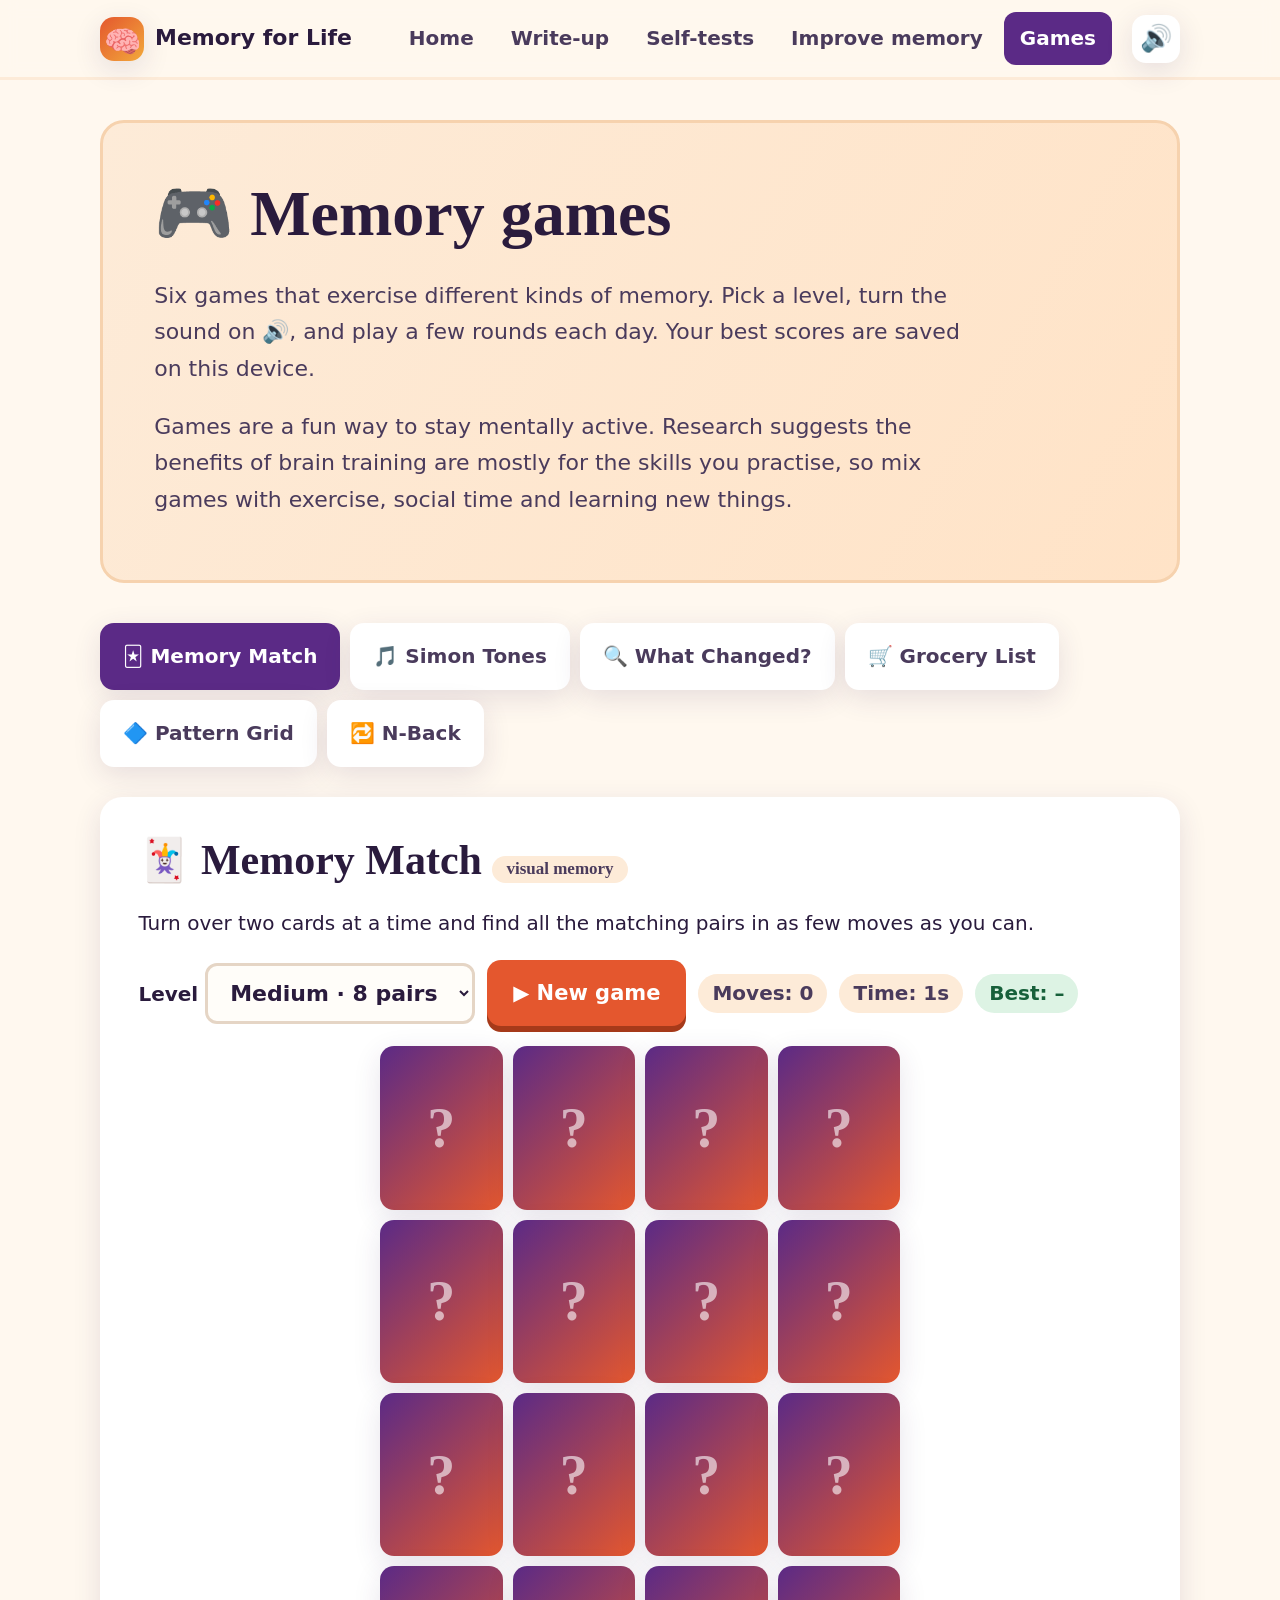
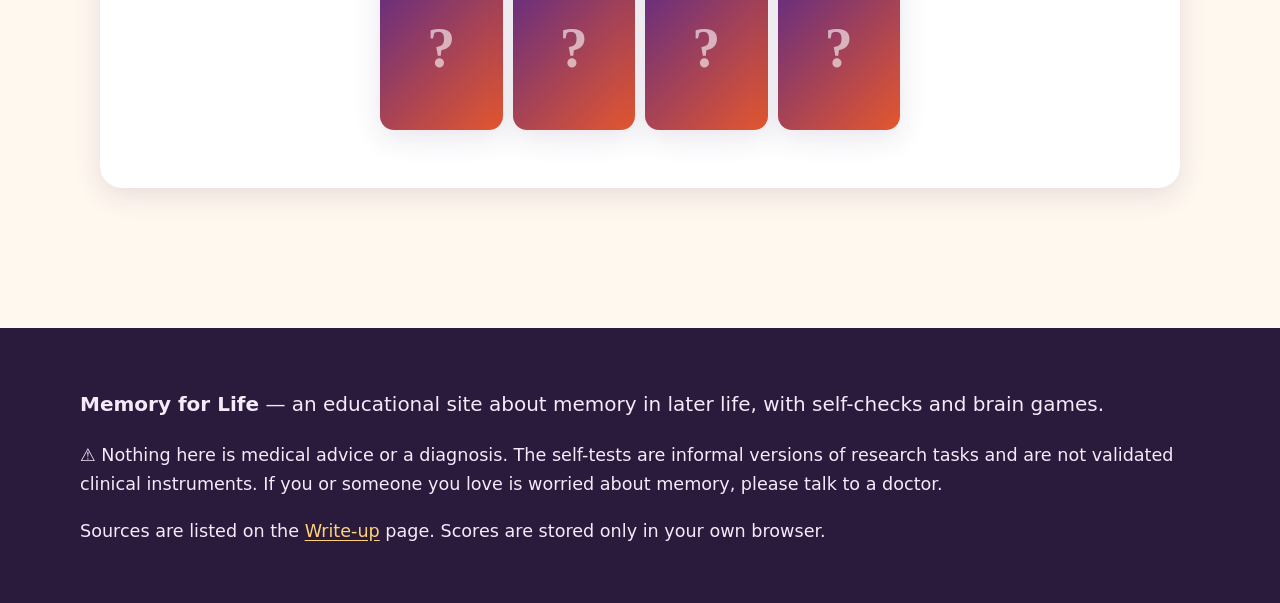
==== games.html @ f7d7c327 "Memory for Life: memory in old age website — write-up, self-tests, games with sound" ====
<!doctype html>
<html lang="en">
<head>
<meta charset="utf-8"><meta name="viewport" content="width=device-width,initial-scale=1">
<title>Memory games with sound — Memory for Life</title>
<meta name="description" content="Free memory games for older adults: card matching, Simon tones, What Changed, Grocery List, Pattern Grid and N-Back, with levels, sounds and saved scores.">
<link rel="icon" href="data:image/svg+xml,<svg xmlns='http://www.w3.org/2000/svg' viewBox='0 0 100 100'><text y='.9em' font-size='90'>🧠</text></svg>">
<link rel="stylesheet" href="css/style.css">
</head>
<body>
<header id="site-header"></header>
<main id="main">
<section class="page-hero">
  <h1>🎮 Memory games</h1>
  <p>Six games that exercise different kinds of memory. Pick a level, turn the sound on 🔊, and play a few rounds each day. Your best scores are saved on this device.</p>
  <p class="small muted">Games are a fun way to stay mentally active. Research suggests the benefits of brain training are mostly for the skills you practise, so mix games with exercise, social time and learning new things.</p>
</section>

<div class="tabs" role="tablist" aria-label="Games">
  <button class="tab" role="tab" aria-selected="true" aria-controls="g-match">🃏 Memory Match</button>
  <button class="tab" role="tab" aria-selected="false" aria-controls="g-simon">🎵 Simon Tones</button>
  <button class="tab" role="tab" aria-selected="false" aria-controls="g-changed">🔍 What Changed?</button>
  <button class="tab" role="tab" aria-selected="false" aria-controls="g-grocery">🛒 Grocery List</button>
  <button class="tab" role="tab" aria-selected="false" aria-controls="g-pattern">🔷 Pattern Grid</button>
  <button class="tab" role="tab" aria-selected="false" aria-controls="g-nback">🔁 N-Back</button>
</div>

<section id="g-match" class="panel active" role="tabpanel">
  <div class="stage">
    <h2 style="margin-top:0">🃏 Memory Match <span class="pill">visual memory</span></h2>
    <p>Turn over two cards at a time and find all the matching pairs in as few moves as you can.</p>
    <div class="hud"><label>Level <select id="m-level"><option value="6">Easy · 6 pairs</option><option value="8" selected>Medium · 8 pairs</option><option value="12">Hard · 12 pairs</option></select></label>
      <button class="btn" id="m-start">▶ New game</button><span class="pill" id="m-moves">Moves: 0</span><span class="pill" id="m-time">Time: 0s</span><span class="pill ok" id="m-best">Best: –</span></div>
    <div class="board" id="m-board"></div>
  </div>
</section>

<section id="g-simon" class="panel" role="tabpanel">
  <div class="stage">
    <h2 style="margin-top:0">🎵 Simon Tones <span class="pill">sequence memory · sound</span></h2>
    <p>Watch and <strong>listen</strong> as the pads light up. Repeat the sequence. Each round adds one more note.</p>
    <div class="hud"><label>Speed <select id="s-level"><option value="900">Gentle</option><option value="650" selected>Normal</option><option value="420">Quick</option></select></label>
      <button class="btn" id="si-start">▶ Start</button><span class="pill" id="si-round">Round: –</span><span class="pill ok" id="si-best">Best: –</span></div>
    <p id="si-msg" class="pill" aria-live="polite">Press Start</p>
    <div class="simon" id="si-pads"><button aria-label="Green">1</button><button aria-label="Red">2</button><button aria-label="Yellow">3</button><button aria-label="Blue">4</button></div>
  </div>
</section>

<section id="g-changed" class="panel" role="tabpanel">
  <div class="stage">
    <h2 style="margin-top:0">🔍 What Changed? <span class="pill">attention · visual memory</span></h2>
    <p>Study the pictures. They'll be covered for a moment, then one picture will be <strong>swapped</strong> for a new one. Tap the one that changed.</p>
    <div class="hud"><label>Level <select id="w-level"><option value="4">Easy · 4 pictures</option><option value="6" selected>Medium · 6</option><option value="9">Hard · 9</option><option value="12">Expert · 12</option></select></label>
      <button class="btn" id="wc-start">▶ Start</button><span class="pill" id="wc-streak">Streak: 0</span><span class="pill ok" id="wc-best">Best: –</span></div>
    <p id="wc-msg" class="pill" aria-live="polite">Press Start</p>
    <div class="items" id="wc-grid"></div>
  </div>
</section>

<section id="g-grocery" class="panel" role="tabpanel">
  <div class="stage">
    <h2 style="margin-top:0">🛒 Grocery List <span class="pill">everyday memory · word recall</span></h2>
    <p>Memorise the shopping list (it's read aloud too). Then pick those items from the shop shelves. Tip: make a story or picture linking the items!</p>
    <div class="hud"><label>List size <select id="gr-level"><option value="4">Easy · 4 items</option><option value="6" selected>Medium · 6</option><option value="8">Hard · 8</option><option value="10">Expert · 10</option></select></label>
      <label><input type="checkbox" id="gr-speak" checked> Read aloud</label>
      <button class="btn" id="gr-start">▶ New list</button><span class="pill ok" id="gr-best">Best: –</span></div>
    <p id="gr-msg" class="pill" aria-live="polite">Press New list</p>
    <div class="items" id="gr-grid"></div>
    <div class="btn-row"><button class="btn teal" id="gr-done" hidden>✔ Check my basket</button></div>
    <div id="gr-result"></div>
  </div>
</section>

<section id="g-pattern" class="panel" role="tabpanel">
  <div class="stage">
    <h2 style="margin-top:0">🔷 Pattern Grid <span class="pill">visual-spatial memory</span></h2>
    <p>Some squares light up for a moment. Tap the same squares to rebuild the pattern. The pattern grows each level; 3 lives.</p>
    <div class="hud"><button class="btn" id="p-start">▶ Start</button><span class="pill" id="p-level">Level: –</span><span class="pill" id="p-lives">Lives: 3</span><span class="pill ok" id="p-best">Best: –</span></div>
    <p id="p-msg" class="pill" aria-live="polite">Press Start</p>
    <div class="pattern" id="p-grid"></div>
  </div>
</section>

<section id="g-nback" class="panel" role="tabpanel">
  <div class="stage">
    <h2 style="margin-top:0">🔁 N-Back <span class="pill">working memory</span></h2>
    <p>Letters appear (and are spoken) one at a time. Press <strong>MATCH</strong> (or the <kbd>M</kbd> key) when the letter is the same as the one <strong>N steps back</strong>. In 1-back that means "same as the last one".</p>
    <div class="hud"><label>Level <select id="n-level"><option value="1">1-back</option><option value="2">2-back</option><option value="3">3-back</option></select></label>
      <label><input type="checkbox" id="n-speak" checked> Speak letters</label>
      <button class="btn" id="n-start">▶ Start (20 letters)</button><span class="pill" id="n-count">0 / 20</span><span class="pill ok" id="n-best">Best: –</span></div>
    <div class="nback-letter" id="n-letter" aria-live="assertive">·</div>
    <div class="btn-row" style="justify-content:center"><button class="btn plum" id="n-match" style="font-size:1.4rem;padding:1rem 3rem" disabled>MATCH</button></div>
    <div id="n-result"></div>
  </div>
</section>
</main>
<footer id="site-footer"></footer>
<script src="js/common.js"></script>
<script src="js/games.js"></script>
</body>
</html>
---- css/style.css ----
/* Memory in Old Age — warm, high-contrast, large-type theme */
:root{
  --bg:#FFF8EF; --bg2:#FDEBD8; --card:#FFFFFF; --ink:#2A1B3D; --ink2:#4A3B5C; --muted:#6B5E78;
  --plum:#5B2A86; --plum2:#7B48A8; --coral:#E4572E; --coral2:#F07B53; --teal:#127C77; --teal2:#1FA39C;
  --sun:#F2A93B; --sun2:#FFD27A; --green:#2E8B4E; --red:#C62E2E;
  --radius:18px; --shadow:0 8px 28px rgba(60,30,90,.12); --shadow2:0 14px 40px rgba(60,30,90,.2);
  --maxw:1120px; font-size:20px;
}
*{box-sizing:border-box}
html{scroll-behavior:smooth}
body{margin:0;font-family:"Atkinson Hyperlegible","Segoe UI",Verdana,system-ui,sans-serif;background:var(--bg);color:var(--ink);line-height:1.65}
img{max-width:100%}
a{color:var(--plum);text-underline-offset:3px}
a:hover{color:var(--coral)}
h1,h2,h3{font-family:Georgia,"Times New Roman",serif;line-height:1.2;color:var(--ink)}
h1{font-size:clamp(2rem,5vw,3.2rem);margin:.2em 0 .4em}
h2{font-size:clamp(1.5rem,3.4vw,2.1rem);margin:1.6em 0 .5em}
h3{font-size:1.25rem;margin:1.2em 0 .4em}
p,li{font-size:1rem}
:focus-visible{outline:4px solid var(--sun);outline-offset:3px;border-radius:6px}
.skip{position:absolute;left:-999px;top:0;background:var(--ink);color:#fff;padding:.6em 1em;z-index:999}
.skip:focus{left:8px;top:8px}

/* Header */
.site-header{position:sticky;top:0;z-index:50;background:rgba(255,248,239,.94);backdrop-filter:blur(8px);border-bottom:3px solid var(--bg2)}
.nav{max-width:var(--maxw);margin:auto;display:flex;align-items:center;gap:1rem;padding:.6rem 1rem}
.brand{display:flex;align-items:center;gap:.55rem;font-weight:800;font-size:1.1rem;text-decoration:none;color:var(--ink)}
.brand .logo{width:44px;height:44px;border-radius:14px;display:grid;place-items:center;font-size:1.5rem;background:linear-gradient(135deg,var(--coral),var(--sun));box-shadow:var(--shadow)}
.nav ul{list-style:none;display:flex;gap:.25rem;margin:0 0 0 auto;padding:0}
.nav a.link{display:block;padding:.5rem .8rem;border-radius:12px;text-decoration:none;color:var(--ink2);font-weight:700}
.nav a.link:hover,.nav a.link.active{background:var(--plum);color:#fff}
.icon-btn{border:0;background:var(--card);box-shadow:var(--shadow);border-radius:14px;min-width:48px;height:48px;font-size:1.3rem;cursor:pointer;color:var(--ink)}
.icon-btn:hover{transform:translateY(-2px)}
#menuBtn{display:none}
@media (max-width:860px){
  #menuBtn{display:block;margin-left:auto}
  .nav ul{display:none;position:absolute;top:100%;left:0;right:0;flex-direction:column;background:var(--bg);padding:.5rem 1rem 1rem;border-bottom:3px solid var(--bg2)}
  .nav ul.open{display:flex}
  .nav a.link{font-size:1.1rem;padding:.8rem}
}

/* Layout */
main{max-width:var(--maxw);margin:auto;padding:1rem 1rem 4rem}
.hero{position:relative;overflow:hidden;border-radius:28px;padding:clamp(1.5rem,5vw,4rem);margin:1rem 0 2rem;color:#fff;
  background:linear-gradient(120deg,var(--plum) 0%,#8C3E8F 45%,var(--coral) 100%);box-shadow:var(--shadow2)}
.hero h1{color:#fff}
.hero p.lead{font-size:1.2rem;max-width:44ch;opacity:.97}
.hero .bubbles span{position:absolute;border-radius:50%;background:rgba(255,255,255,.13);animation:float 12s ease-in-out infinite}
@keyframes float{0%,100%{transform:translateY(0) scale(1)}50%{transform:translateY(-30px) scale(1.08)}}
.page-hero{border-radius:24px;padding:2rem clamp(1rem,4vw,3rem);margin:1rem 0 2rem;background:linear-gradient(120deg,var(--bg2),#FFE3C7);border:3px solid #F6D2AE}
.page-hero p{max-width:60ch;color:var(--ink2);font-size:1.1rem}
.btn{display:inline-flex;align-items:center;gap:.5rem;border:0;cursor:pointer;font:inherit;font-weight:800;font-size:1.05rem;padding:.8rem 1.3rem;border-radius:14px;
  background:var(--coral);color:#fff;text-decoration:none;box-shadow:0 6px 0 #A63A1A;transition:transform .12s,box-shadow .12s,background .2s;min-height:52px}
.btn:hover{background:var(--coral2);color:#fff;transform:translateY(-2px)}
.btn:active{transform:translateY(4px);box-shadow:0 2px 0 #A63A1A}
.btn.teal{background:var(--teal);box-shadow:0 6px 0 #0B4F4B}.btn.teal:hover{background:var(--teal2)}
.btn.plum{background:var(--plum);box-shadow:0 6px 0 #361750}.btn.plum:hover{background:var(--plum2)}
.btn.ghost{background:#fff;color:var(--ink);box-shadow:0 6px 0 #D9C7B5}
.btn.light{background:#fff;color:var(--plum);box-shadow:0 6px 0 rgba(0,0,0,.2)}
.btn[disabled]{opacity:.5;cursor:not-allowed;transform:none}
.btn-row{display:flex;flex-wrap:wrap;gap:.8rem;margin:1rem 0}
.grid{display:grid;gap:1.2rem}
.grid.c2{grid-template-columns:repeat(auto-fit,minmax(300px,1fr))}
.grid.c3{grid-template-columns:repeat(auto-fit,minmax(260px,1fr))}
.card{background:var(--card);border-radius:var(--radius);padding:1.4rem;box-shadow:var(--shadow);border-top:6px solid var(--sun);transition:transform .25s,box-shadow .25s}
.card:hover{transform:translateY(-4px);box-shadow:var(--shadow2)}
.card.coral{border-color:var(--coral)}.card.teal{border-color:var(--teal)}.card.plum{border-color:var(--plum)}
.card .emoji{font-size:2.4rem;line-height:1}
.card h3{margin-top:.4em}
a.card{display:block;text-decoration:none;color:var(--ink)}
.pill{display:inline-block;padding:.15rem .7rem;border-radius:999px;font-size:.85rem;font-weight:800;background:var(--bg2);color:var(--ink2)}
.pill.ok{background:#DDF3E4;color:#17603A}.pill.warn{background:#FFF0C9;color:#7A5300}.pill.bad{background:#FBDADA;color:#8A1F1F}
.callout{border-radius:16px;padding:1rem 1.2rem;margin:1.2rem 0;background:#EAF6F5;border-left:8px solid var(--teal)}
.callout.warn{background:#FFF4DE;border-color:var(--sun)}
.callout.alert{background:#FDE8E2;border-color:var(--coral)}
.stat{font-family:Georgia,serif;font-size:2.6rem;font-weight:800;color:var(--coral);line-height:1}
.muted{color:var(--muted)}
.small{font-size:.88rem}
table{border-collapse:collapse;width:100%;background:#fff;border-radius:14px;overflow:hidden;box-shadow:var(--shadow)}
th,td{padding:.7rem .8rem;text-align:left;border-bottom:1px solid #F0E4D7;vertical-align:top}
th{background:var(--plum);color:#fff}
tr:nth-child(even) td{background:#FFFAF4}
.table-wrap{overflow-x:auto}

/* Article */
.article{display:grid;grid-template-columns:260px 1fr;gap:2rem}
.toc{position:sticky;top:90px;align-self:start;background:#fff;border-radius:16px;padding:1rem;box-shadow:var(--shadow)}
.toc a{display:block;padding:.35rem .5rem;border-radius:8px;text-decoration:none;font-size:.95rem}
.toc a:hover{background:var(--bg2)}
.article .content{max-width:72ch}
.refs li{margin-bottom:.6rem;font-size:.95rem}
sup a{text-decoration:none;font-weight:800}
@media (max-width:900px){.article{grid-template-columns:1fr}.toc{position:static}}

/* Tabs */
.tabs{display:flex;flex-wrap:wrap;gap:.5rem;margin:1rem 0 1.5rem}
.tab{border:3px solid transparent;background:#fff;box-shadow:var(--shadow);border-radius:14px;padding:.7rem 1rem;font:inherit;font-weight:800;cursor:pointer;color:var(--ink2);min-height:52px}
.tab[aria-selected="true"]{background:var(--plum);color:#fff}
.tab:hover{border-color:var(--sun)}
.panel{display:none;animation:fadeUp .4s ease}
.panel.active{display:block}
@keyframes fadeUp{from{opacity:0;transform:translateY(14px)}to{opacity:1;transform:none}}
.stage{background:#fff;border-radius:22px;box-shadow:var(--shadow);padding:clamp(1rem,3vw,2rem);min-height:340px;position:relative}
.stage .big{font-size:clamp(2.4rem,8vw,4.5rem);font-weight:800;text-align:center;font-family:Georgia,serif;color:var(--plum);min-height:1.4em;margin:1rem 0}
.hud{display:flex;flex-wrap:wrap;gap:.6rem;align-items:center;margin-bottom:1rem}
.hud .pill{font-size:1rem}
label{font-weight:700}
input[type=text],textarea,select{font:inherit;font-size:1.1rem;padding:.7rem .9rem;border-radius:12px;border:3px solid #E5D5C5;background:#FFFDF9;color:var(--ink);width:100%}
input[type=text]:focus,textarea:focus,select:focus{border-color:var(--plum);outline:none}
select{width:auto}
textarea{min-height:140px}
.result{margin-top:1rem;padding:1rem 1.2rem;border-radius:16px;background:var(--bg2);animation:fadeUp .4s}
.progress{height:14px;border-radius:999px;background:#F0E4D7;overflow:hidden;margin:.6rem 0}
.progress>span{display:block;height:100%;background:linear-gradient(90deg,var(--teal),var(--sun));width:0;transition:width .4s}
.word-chip{display:inline-block;margin:.25rem;padding:.3rem .8rem;border-radius:999px;font-weight:700}
.word-chip.hit{background:#DDF3E4;color:#17603A}.word-chip.miss{background:#F3ECE5;color:#6B5E78}

/* Corsi & grids */
.corsi{position:relative;width:min(100%,520px);aspect-ratio:1/1;margin:1rem auto;background:#2A1B3D;border-radius:22px}
.corsi button{position:absolute;width:17%;aspect-ratio:1/1;border-radius:14px;border:0;background:var(--plum2);cursor:pointer;transition:background .15s,transform .15s}
.corsi button.lit{background:var(--sun2);transform:scale(1.08);box-shadow:0 0 30px var(--sun)}
.corsi button.tap{background:var(--teal2)}
.pattern{display:grid;gap:8px;width:min(100%,460px);margin:1rem auto}
.pattern button{aspect-ratio:1/1;border:0;border-radius:12px;background:#EADCF4;cursor:pointer;transition:background .2s,transform .15s}
.pattern button.lit{background:var(--plum);transform:scale(1.04)}
.pattern button.good{background:var(--teal)}
.pattern button.bad{background:var(--coral)}
.pattern button.missed{background:var(--sun)}

/* Reaction */
.react-pad{width:100%;min-height:260px;border-radius:22px;border:0;font:inherit;font-size:1.6rem;font-weight:800;color:#fff;cursor:pointer;background:var(--plum);transition:background .1s}
.react-pad.wait{background:var(--coral)}
.react-pad.go{background:var(--green)}

/* Match game */
.board{display:grid;gap:10px;margin:1rem auto;max-width:720px;perspective:900px}
.mcard{aspect-ratio:3/4;border:0;padding:0;background:none;cursor:pointer;position:relative;transform-style:preserve-3d;transition:transform .45s}
.mcard .face{position:absolute;inset:0;border-radius:14px;display:grid;place-items:center;backface-visibility:hidden;font-size:clamp(1.6rem,6vw,2.8rem);box-shadow:var(--shadow)}
.mcard .back{background:linear-gradient(135deg,var(--plum),var(--coral));color:#fff}
.mcard .back::after{content:"?";font-family:Georgia,serif;font-weight:800;opacity:.6}
.mcard .front{background:#fff;transform:rotateY(180deg);border:4px solid var(--sun2)}
.mcard.flipped{transform:rotateY(180deg)}
.mcard.matched .front{border-color:var(--teal);background:#E5F6F4;animation:pop .4s}
@keyframes pop{50%{transform:rotateY(180deg) scale(1.12)}}

/* Simon */
.simon{display:grid;grid-template-columns:1fr 1fr;gap:14px;width:min(100%,440px);margin:1rem auto}
.simon button{aspect-ratio:1/1;border:0;cursor:pointer;opacity:.55;transition:opacity .1s,transform .1s;font-size:2rem;color:#fff;font-weight:800}
.simon button:nth-child(1){background:#2E8B4E;border-radius:100% 12px 12px 12px}
.simon button:nth-child(2){background:#C62E2E;border-radius:12px 100% 12px 12px}
.simon button:nth-child(3){background:#E0A100;border-radius:12px 12px 12px 100%}
.simon button:nth-child(4){background:#2457C5;border-radius:12px 12px 100% 12px}
.simon button.on{opacity:1;transform:scale(1.04);filter:brightness(1.2)}

/* Item grids (what changed, grocery) */
.items{display:grid;gap:12px;margin:1rem auto;max-width:680px}
.item{aspect-ratio:1/1;border:0;border-radius:18px;background:#FFF3E3;font-size:clamp(2rem,7vw,3.2rem);display:grid;place-items:center;cursor:pointer;box-shadow:var(--shadow);transition:transform .2s,background .2s;position:relative}
.item small{position:absolute;bottom:6px;left:0;right:0;font-size:.7rem;font-weight:700;color:var(--ink2)}
.item:hover{transform:translateY(-3px)}
.item.sel{background:#E2D2F2;outline:4px solid var(--plum)}
.item.good{background:#D6F1DF;outline:4px solid var(--green)}
.item.bad{background:#FBD9D0;outline:4px solid var(--coral)}
.item.missed{background:#FFF0C9;outline:4px dashed var(--sun)}
.item.hidden{color:transparent;background:#EFE3D6}

.nback-letter{font-size:clamp(4rem,14vw,7rem);font-weight:800;font-family:Georgia,serif;text-align:center;color:var(--plum);min-height:1.3em;transition:transform .2s}
.nback-letter.flash{transform:scale(1.15)}
.flash-good{animation:fg .5s}.flash-bad{animation:fb .5s}
@keyframes fg{30%{box-shadow:0 0 0 8px var(--teal2)}}
@keyframes fb{30%{box-shadow:0 0 0 8px var(--coral)}}

/* Routine timeline */
.timeline{position:relative;margin:1rem 0;padding-left:2rem;border-left:6px solid var(--sun2)}
.timeline .t{position:relative;margin:0 0 1.2rem;background:#fff;border-radius:16px;padding:1rem 1.2rem;box-shadow:var(--shadow)}
.timeline .t::before{content:"";position:absolute;left:calc(-2rem - 14px);top:1.2rem;width:22px;height:22px;border-radius:50%;background:var(--coral);border:4px solid var(--bg)}
.timeline .time{font-weight:800;color:var(--coral)}

/* Reveal on scroll */
.reveal{opacity:0;transform:translateY(24px);transition:opacity .7s ease,transform .7s ease}
.reveal.in{opacity:1;transform:none}
@media (prefers-reduced-motion:reduce){*{animation:none!important;transition:none!important}.reveal{opacity:1;transform:none}}

/* Footer */
footer{background:var(--ink);color:#F5EAF9;padding:2rem 1rem;margin-top:3rem}
footer .inner{max-width:var(--maxw);margin:auto}
footer a{color:var(--sun2)}
.toast{position:fixed;bottom:20px;left:50%;transform:translateX(-50%) translateY(120px);background:var(--ink);color:#fff;padding:.8rem 1.3rem;border-radius:14px;font-weight:700;z-index:100;transition:transform .35s}
.toast.show{transform:translateX(-50%) translateY(0)}
.disclaimer{background:#FFF4DE;border:3px solid var(--sun);border-radius:16px;padding:1rem 1.2rem;font-weight:600}
.brand span:last-child{white-space:nowrap}
@media (max-width:420px){.brand{font-size:1rem}.brand .logo{width:38px;height:38px}}
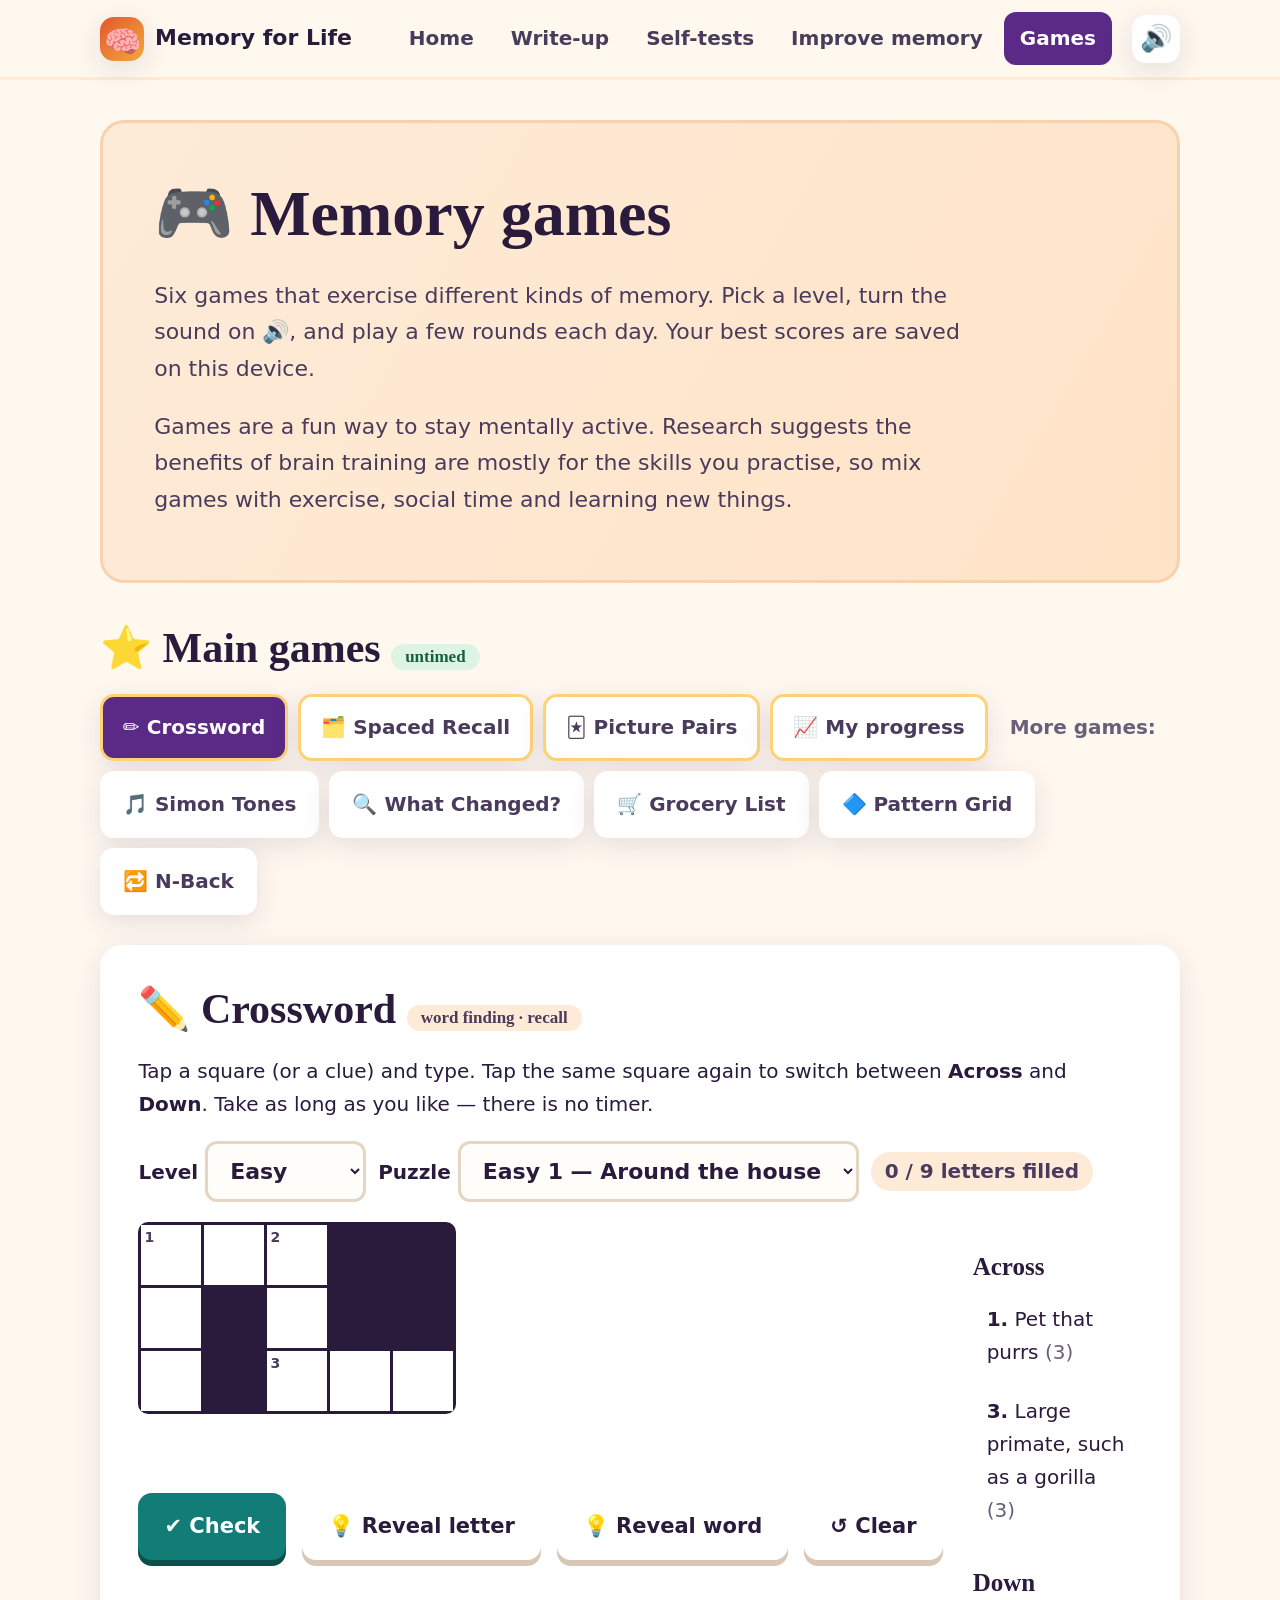
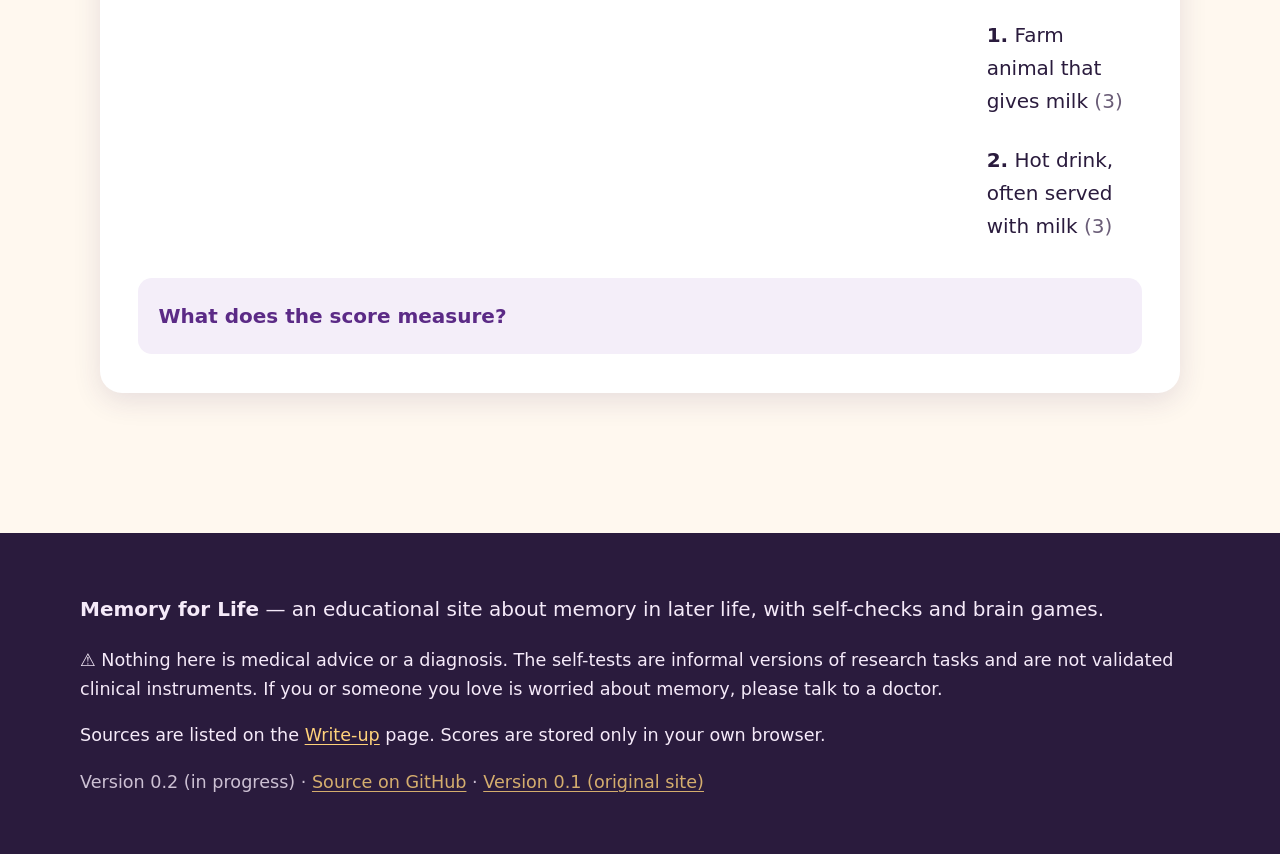
==== commit 33d6a04d: "Version 0.2 stage 1: Crossword (3 levels), Spaced Recall, Picture Pairs (4-15 pairs, timer off by de" ====
--- a/games.html
+++ b/games.html
@@ -3,7 +3,7 @@
 <head>
 <meta charset="utf-8"><meta name="viewport" content="width=device-width,initial-scale=1">
 <title>Memory games with sound — Memory for Life</title>
-<meta name="description" content="Free memory games for older adults: card matching, Simon tones, What Changed, Grocery List, Pattern Grid and N-Back, with levels, sounds and saved scores.">
+<meta name="description" content="Free, untimed memory games for older adults: crosswords, spaced recall for names and facts, picture-pair matching, plus Simon tones, Simon tones, What Changed, Grocery List, Pattern Grid and N-Back, with levels, sounds and saved scores.">
 <link rel="icon" href="data:image/svg+xml,<svg xmlns='http://www.w3.org/2000/svg' viewBox='0 0 100 100'><text y='.9em' font-size='90'>🧠</text></svg>">
 <link rel="stylesheet" href="css/style.css">
 </head>
@@ -16,8 +16,13 @@
   <p class="small muted">Games are a fun way to stay mentally active. Research suggests the benefits of brain training are mostly for the skills you practise, so mix games with exercise, social time and learning new things.</p>
 </section>
 
+<h2 style="margin-top:.5rem">⭐ Main games <span class="pill ok">untimed</span></h2>
 <div class="tabs" role="tablist" aria-label="Games">
-  <button class="tab" role="tab" aria-selected="true" aria-controls="g-match">🃏 Memory Match</button>
+  <button class="tab featured" role="tab" aria-selected="true" aria-controls="g-cross">✏️ Crossword</button>
+  <button class="tab featured" role="tab" aria-selected="false" aria-controls="g-spaced">🗂️ Spaced Recall</button>
+  <button class="tab featured" role="tab" aria-selected="false" aria-controls="g-match">🃏 Picture Pairs</button>
+  <button class="tab featured" role="tab" aria-selected="false" aria-controls="g-progress">📈 My progress</button>
+  <span class="tab-sep" aria-hidden="true">More games:</span>
   <button class="tab" role="tab" aria-selected="false" aria-controls="g-simon">🎵 Simon Tones</button>
   <button class="tab" role="tab" aria-selected="false" aria-controls="g-changed">🔍 What Changed?</button>
   <button class="tab" role="tab" aria-selected="false" aria-controls="g-grocery">🛒 Grocery List</button>
@@ -25,13 +30,73 @@
   <button class="tab" role="tab" aria-selected="false" aria-controls="g-nback">🔁 N-Back</button>
 </div>
 
-<section id="g-match" class="panel active" role="tabpanel">
+<section id="g-cross" class="panel active" role="tabpanel">
   <div class="stage">
-    <h2 style="margin-top:0">🃏 Memory Match <span class="pill">visual memory</span></h2>
-    <p>Turn over two cards at a time and find all the matching pairs in as few moves as you can.</p>
-    <div class="hud"><label>Level <select id="m-level"><option value="6">Easy · 6 pairs</option><option value="8" selected>Medium · 8 pairs</option><option value="12">Hard · 12 pairs</option></select></label>
-      <button class="btn" id="m-start">▶ New game</button><span class="pill" id="m-moves">Moves: 0</span><span class="pill" id="m-time">Time: 0s</span><span class="pill ok" id="m-best">Best: –</span></div>
+    <h2 style="margin-top:0">✏️ Crossword <span class="pill">word finding · recall</span></h2>
+    <p>Tap a square (or a clue) and type. Tap the same square again to switch between <strong>Across</strong> and <strong>Down</strong>. Take as long as you like — there is no timer.</p>
+    <div class="hud"><label>Level <select id="cw-level"><option value="easy">Easy</option><option value="medium">Medium</option><option value="hard">Hard</option></select></label>
+      <label>Puzzle <select id="cw-puzzle"></select></label>
+      <span class="pill" id="cw-status">–</span></div>
+    <div class="cw-wrap">
+      <div><div class="cw-grid" id="cw-grid" aria-label="Crossword grid"></div>
+        <p class="cw-current" id="cw-current" aria-live="polite"></p>
+        <div class="btn-row"><button class="btn teal" id="cw-check">✔ Check</button><button class="btn ghost" id="cw-reveal1">💡 Reveal letter</button><button class="btn ghost" id="cw-revealw">💡 Reveal word</button><button class="btn ghost" id="cw-clear">↺ Clear</button></div></div>
+      <div class="cw-clues"><h3>Across</h3><ol id="cw-across"></ol><h3>Down</h3><ol id="cw-down"></ol></div>
+    </div>
+    <div id="cw-result"></div>
+    <details class="explain"><summary>What does the score measure?</summary><p>Your score is the <strong>percentage of letters you filled in yourself</strong>, without using "Reveal". Checking your answers is free. Crosswords exercise word finding (retrieving words from memory from a clue), spelling and general knowledge. It's a measure of how this puzzle went for you, not a test of memory health.</p></details>
+  </div>
+</section>
+
+<section id="g-spaced" class="panel" role="tabpanel">
+  <div class="stage">
+    <h2 style="margin-top:0">🗂️ Spaced Recall <span class="pill">names · facts · long-term memory</span></h2>
+    <p>Add names or facts you want to remember — a new neighbour, a grandchild's teacher, a phone number, where the spare key is. The game asks you about each one at <strong>growing intervals</strong>: 1 day, 3 days, 1 week, 2 weeks, 1 month, 2 months. Get one wrong and it starts again from 1 day. No timer.</p>
+    <p class="small muted">🔒 Everything you type stays in this browser on this device. Nothing is sent anywhere.</p>
+    <div class="grid c2">
+      <form id="sr-form" class="callout" autocomplete="off">
+        <h3 style="margin-top:0">➕ Add something to remember</h3>
+        <p><label><input type="radio" name="sr-type" value="name" checked> A name</label> &nbsp; <label><input type="radio" name="sr-type" value="fact"> A fact</label></p>
+        <div id="sr-name-fields"><label for="sr-name">Name</label><input type="text" id="sr-name" placeholder="e.g. Priya">
+          <label for="sr-cue" style="display:block;margin-top:.6rem">Who is it? (optional cue)</label><input type="text" id="sr-cue" placeholder="e.g. New neighbour at no. 12, has a golden retriever"></div>
+        <div id="sr-fact-fields" hidden><label for="sr-q">Question</label><input type="text" id="sr-q" placeholder="e.g. Where is the spare key?">
+          <label for="sr-a" style="display:block;margin-top:.6rem">Answer</label><input type="text" id="sr-a" placeholder="e.g. Under the blue flowerpot"></div>
+        <div class="btn-row"><button class="btn teal" type="submit">➕ Add</button></div>
+      </form>
+      <div>
+        <div class="grid c2" style="gap:.8rem"><div class="card teal"><div class="stat" id="sr-due">0</div><p class="small">due for review now</p></div><div class="card plum"><div class="stat" id="sr-total">0</div><p class="small">items saved</p></div></div>
+        <div class="btn-row"><button class="btn" id="sr-review">▶ Review due items</button><button class="btn plum" id="sr-practice">🔁 Practice round (all items)</button></div>
+        <p class="small muted">Practice round = an extra in-session drill: each item comes back after 1, then 2, then 4 other questions. It doesn't change your review schedule.</p>
+      </div>
+    </div>
+    <div id="sr-quiz" class="stage" hidden style="background:#FFF8EF;margin-top:1rem"></div>
+    <h3>📋 Your items</h3>
+    <div class="table-wrap"><table><thead><tr><th>Item</th><th>Stage</th><th>Next review</th><th>Accuracy</th><th></th></tr></thead><tbody id="sr-list"></tbody></table></div>
+    <div class="btn-row"><button class="btn ghost" id="sr-sample">✨ Add 3 example items</button><button class="btn ghost" id="sr-clear">🗑 Clear all Spaced Recall data</button></div>
+    <details class="explain"><summary>What do the stage and score measure?</summary><p><strong>Stage</strong> (1–7) shows how long an item has stayed in your memory: each correct review moves it up a stage and pushes the next review further away. Stage 7 means you remembered it after a 2-month gap. <strong>Accuracy</strong> is the percentage of reviews you got right. A session score is the percentage you recalled correctly the first time you were asked. Spaced retrieval — practising recall at increasing gaps — is a technique used in memory rehabilitation.</p></details>
+  </div>
+</section>
+
+<section id="g-progress" class="panel" role="tabpanel">
+  <div class="stage">
+    <h2 style="margin-top:0">📈 My progress</h2>
+    <p>Your recent results for the main games, stored only in this browser.</p>
+    <div class="grid c3" id="pg-summary"></div>
+    <div class="table-wrap" style="margin-top:1rem"><table><thead><tr><th>Game</th><th>When</th><th>Result</th></tr></thead><tbody id="pg-body"></tbody></table></div>
+    <div class="btn-row"><button class="btn ghost" id="pg-clear">🗑 Clear game history</button></div>
+  </div>
+</section>
+
+<section id="g-match" class="panel" role="tabpanel">
+  <div class="stage">
+    <h2 style="margin-top:0">🃏 Picture Pairs <span class="pill">visual memory</span></h2>
+    <p>Turn over two cards at a time. If they match, they stay face up. Find all the pairs. There's no rush — the timer is off unless you turn it on.</p>
+    <div class="hud"><label>Board <select id="m-level"><option value="4">4 pairs (8 cards)</option><option value="6">6 pairs (12 cards)</option><option value="8" selected>8 pairs (16 cards)</option><option value="10">10 pairs (20 cards)</option><option value="12">12 pairs (24 cards)</option><option value="15">15 pairs (30 cards)</option></select></label>
+      <label><input type="checkbox" id="m-timer"> Show timer</label>
+      <button class="btn" id="m-start">▶ New game</button><span class="pill" id="m-moves">Moves: 0</span><span class="pill" id="m-time" hidden>Time: 0s</span><span class="pill ok" id="m-best">Best: –</span></div>
     <div class="board" id="m-board"></div>
+    <div id="m-result"></div>
+    <details class="explain"><summary>What does the score measure?</summary><p><strong>Moves</strong> = how many pairs of cards you turned over. Fewer moves means you remembered where you'd seen each picture (visual-spatial memory). The smallest possible number of moves equals the number of pairs, but that needs luck — about double is a good game. Best scores are kept separately for each board size.</p></details>
   </div>
 </section>
 
@@ -97,5 +162,6 @@
 <footer id="site-footer"></footer>
 <script src="js/common.js"></script>
 <script src="js/games.js"></script>
+<script src="js/games2.js"></script>
 </body>
 </html>
--- a/css/style.css
+++ b/css/style.css
@@ -189,3 +189,28 @@
 .disclaimer{background:#FFF4DE;border:3px solid var(--sun);border-radius:16px;padding:1rem 1.2rem;font-weight:600}
 .brand span:last-child{white-space:nowrap}
 @media (max-width:420px){.brand{font-size:1rem}.brand .logo{width:38px;height:38px}}
+
+/* v0.2: main games */
+.tab-sep{align-self:center;font-weight:800;color:var(--muted);margin-left:.6rem}
+.tab.featured{border-color:var(--sun2)}
+.explain{margin-top:1rem;background:#F4EEF9;border-radius:14px;padding:.8rem 1rem}
+.explain summary{cursor:pointer;font-weight:800;color:var(--plum);min-height:44px;display:flex;align-items:center}
+.cw-wrap{display:grid;grid-template-columns:auto 1fr;gap:1.5rem;align-items:start}
+@media (max-width:800px){.cw-wrap{grid-template-columns:1fr}}
+.cw-grid{--cell:clamp(42px,12vw,60px);display:grid;gap:3px;background:#2A1B3D;padding:3px;border-radius:10px;width:max-content;max-width:100%}
+.cw-block{width:var(--cell);height:var(--cell);background:#2A1B3D}
+.cw-cell{position:relative;width:var(--cell);height:var(--cell);background:#fff}
+.cw-cell input{width:100%;height:100%;border:0;padding:0;text-align:center;font:inherit;font-size:calc(var(--cell)*.55);font-weight:800;text-transform:uppercase;background:transparent;color:var(--ink);caret-color:var(--coral);border-radius:0}
+.cw-cell input:focus{outline:none}
+.cw-num{position:absolute;top:1px;left:3px;font-size:.7rem;font-weight:800;color:var(--ink2);pointer-events:none}
+.cw-cell.hl{background:#FFF0C9}.cw-cell.cur{background:var(--sun2)}
+.cw-cell.good input{color:var(--green)}.cw-cell.bad{background:#FBD9D0}.cw-cell.revealed input{color:var(--plum2);font-style:italic}
+.cw-clues ol{list-style:none;padding:0;margin:0}
+.cw-clues li{padding:.55rem .7rem;border-radius:10px;cursor:pointer;margin-bottom:.2rem}
+.cw-clues li:hover{background:var(--bg2)}.cw-clues li.hl{background:#FFF0C9;outline:3px solid var(--sun)}
+.cw-current{min-height:1.6em;font-size:1.1rem}
+.spark{display:flex;align-items:flex-end;gap:4px;height:50px;margin:.5rem 0}
+.spark span{flex:1;background:linear-gradient(var(--teal2),var(--teal));border-radius:4px 4px 0 0;min-width:6px}
+.site-version{opacity:.8}
+.stage,.panel,[id]{scroll-margin-top:96px}
+select{max-width:100%}
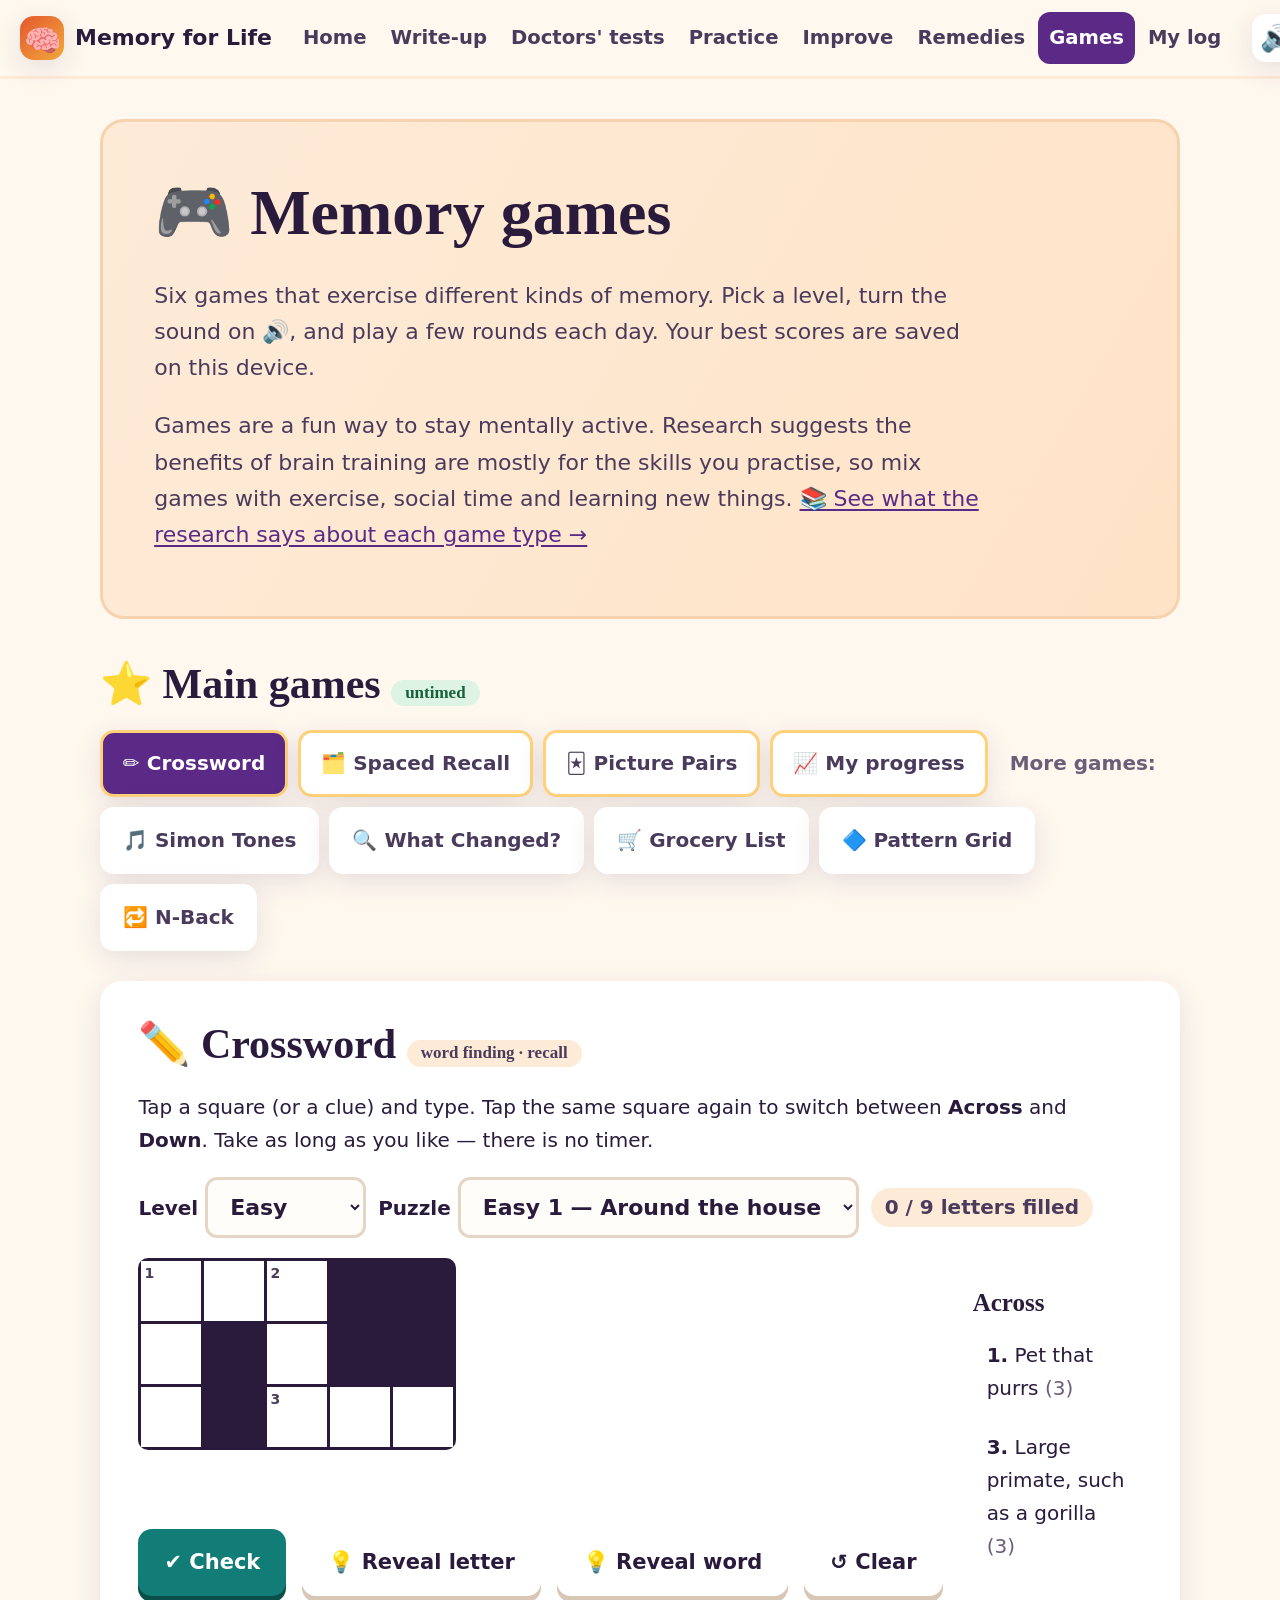
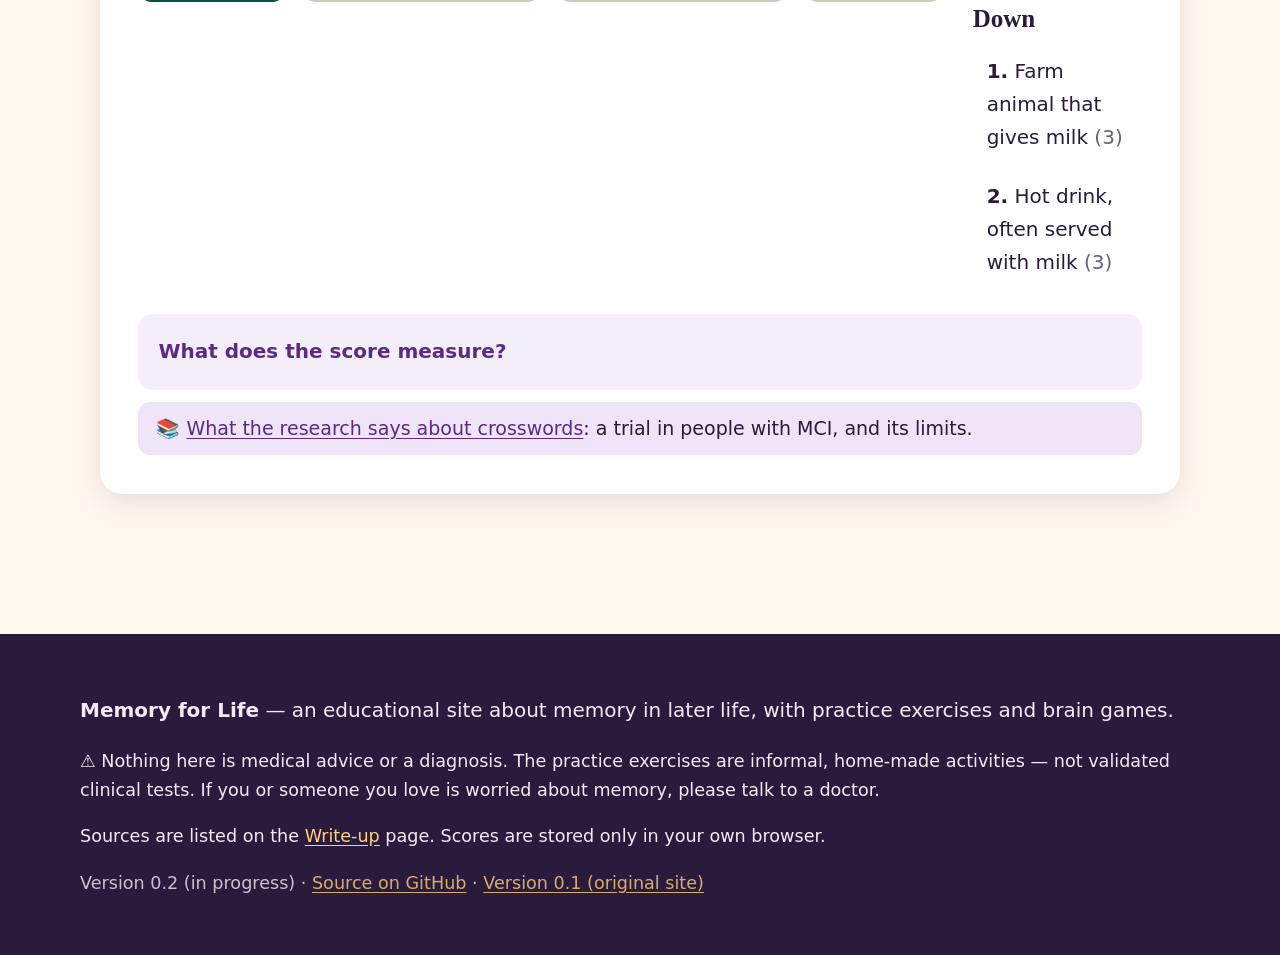
==== commit 48dc5493: "Version 0.2 stage 4: games research page, research links on main games, verified free game links" ====
--- a/games.html
+++ b/games.html
@@ -13,7 +13,7 @@
 <section class="page-hero">
   <h1>🎮 Memory games</h1>
   <p>Six games that exercise different kinds of memory. Pick a level, turn the sound on 🔊, and play a few rounds each day. Your best scores are saved on this device.</p>
-  <p class="small muted">Games are a fun way to stay mentally active. Research suggests the benefits of brain training are mostly for the skills you practise, so mix games with exercise, social time and learning new things.</p>
+  <p class="small muted">Games are a fun way to stay mentally active. Research suggests the benefits of brain training are mostly for the skills you practise, so mix games with exercise, social time and learning new things. <a href="games-research.html">📚 See what the research says about each game type →</a></p>
 </section>
 
 <h2 style="margin-top:.5rem">⭐ Main games <span class="pill ok">untimed</span></h2>
@@ -45,6 +45,7 @@
     </div>
     <div id="cw-result"></div>
     <details class="explain"><summary>What does the score measure?</summary><p>Your score is the <strong>percentage of letters you filled in yourself</strong>, without using "Reveal". Checking your answers is free. Crosswords exercise word finding (retrieving words from memory from a clue), spelling and general knowledge. It's a measure of how this puzzle went for you, not a test of memory health.</p></details>
+    <p class="research-link">📚 <a href="games-research.html#crosswords">What the research says about crosswords</a>: a trial in people with MCI, and its limits.</p>
   </div>
 </section>
 
@@ -74,6 +75,7 @@
     <div class="table-wrap"><table><thead><tr><th>Item</th><th>Stage</th><th>Next review</th><th>Accuracy</th><th></th></tr></thead><tbody id="sr-list"></tbody></table></div>
     <div class="btn-row"><button class="btn ghost" id="sr-sample">✨ Add 3 example items</button><button class="btn ghost" id="sr-clear">🗑 Clear all Spaced Recall data</button></div>
     <details class="explain"><summary>What do the stage and score measure?</summary><p><strong>Stage</strong> (1–7) shows how long an item has stayed in your memory: each correct review moves it up a stage and pushes the next review further away. Stage 7 means you remembered it after a 2-month gap. <strong>Accuracy</strong> is the percentage of reviews you got right. A session score is the percentage you recalled correctly the first time you were asked. Spaced retrieval — practising recall at increasing gaps — is a technique used in memory rehabilitation.</p></details>
+    <p class="research-link">📚 <a href="games-research.html#spaced">What the research says about spaced recall</a>, including a <a href="https://formative.jmir.org/2024/1/e51943/" target="_blank" rel="noopener">2024 pilot study of a spaced-retrieval app in early Alzheimer's</a>.</p>
   </div>
 </section>
 
@@ -97,6 +99,7 @@
     <div class="board" id="m-board"></div>
     <div id="m-result"></div>
     <details class="explain"><summary>What does the score measure?</summary><p><strong>Moves</strong> = how many pairs of cards you turned over. Fewer moves means you remembered where you'd seen each picture (visual-spatial memory). The smallest possible number of moves equals the number of pairs, but that needs luck — about double is a good game. Best scores are kept separately for each board size.</p></details>
+    <p class="research-link">📚 <a href="games-research.html#pairs">What the research says about picture matching</a> (honestly: very little so far).</p>
   </div>
 </section>
 
--- a/css/style.css
+++ b/css/style.css
@@ -32,7 +32,7 @@
 .icon-btn{border:0;background:var(--card);box-shadow:var(--shadow);border-radius:14px;min-width:48px;height:48px;font-size:1.3rem;cursor:pointer;color:var(--ink)}
 .icon-btn:hover{transform:translateY(-2px)}
 #menuBtn{display:none}
-@media (max-width:860px){
+@media (max-width:1180px){
   #menuBtn{display:block;margin-left:auto}
   .nav ul{display:none;position:absolute;top:100%;left:0;right:0;flex-direction:column;background:var(--bg);padding:.5rem 1rem 1rem;border-bottom:3px solid var(--bg2)}
   .nav ul.open{display:flex}
@@ -214,3 +214,38 @@
 .site-version{opacity:.8}
 .stage,.panel,[id]{scroll-margin-top:96px}
 select{max-width:100%}
+
+/* v0.2 stage 2: clinical tests + log */
+.compare td{font-size:.95rem}
+.compare td:first-child{min-width:130px}
+.log-entry{background:#fff;border-radius:16px;box-shadow:var(--shadow);padding:1rem 1.2rem;margin-bottom:1rem;border-left:8px solid var(--sun)}
+.log-entry.cat-memory{border-color:var(--plum)}.log-entry.cat-mood{border-color:var(--sun)}.log-entry.cat-sleep{border-color:var(--teal)}.log-entry.cat-medications{border-color:var(--coral)}.log-entry.cat-other{border-color:#9A8CA8}
+.log-head{display:flex;align-items:center;gap:.6rem;flex-wrap:wrap}
+.log-note{margin:.5rem 0}
+input[type=date]{font:inherit;font-size:1.1rem;padding:.6rem .8rem;border-radius:12px;border:3px solid #E5D5C5;background:#FFFDF9;color:var(--ink);width:100%;min-height:52px}
+.print-only{display:none}
+@media print{
+  .site-header,footer,.no-print,.toast,.skip{display:none!important}
+  .print-only{display:block}
+  body{background:#fff;font-size:12pt}
+  main{padding:0;max-width:none}
+  .log-entry{box-shadow:none;border:1px solid #999;border-left:6px solid #555;break-inside:avoid}
+  .reveal{opacity:1!important;transform:none!important}
+  a{color:#000}
+}
+.nav a.link{white-space:nowrap;padding:.5rem .65rem}
+/* v0.2 stage 3: evidence labels */
+.ev{display:inline-block;margin:.15rem .25rem .15rem 0;padding:.2rem .6rem;border-radius:999px;font-size:.82rem;font-weight:800;line-height:1.3;border:2px solid transparent}
+.ev.score{background:#E0F0FA;color:#155A85;border-color:#9CCBE8}
+.ev.func{background:#DDF3E4;color:#17603A;border-color:#97D3AA}
+.ev.slow{background:#EFE4F8;color:#5B2A86;border-color:#C7A9E2}
+.ev.none{background:#EFEDEA;color:#5A5650;border-color:#CFCAC2}
+.ev.risk{background:#FFF1D6;color:#7A4B00;border-color:#F2C46B}
+.ev.fix{background:#FDE5DD;color:#9A3412;border-color:#F4A98E}
+.ev-cell{min-width:11rem}
+.ev-legend{display:grid;grid-template-columns:repeat(auto-fit,minmax(260px,1fr));gap:.6rem 1.2rem;background:var(--card);padding:1.1rem 1.3rem;border-radius:var(--radius);box-shadow:var(--shadow)}
+.ev-legend>div{display:flex;flex-direction:column;gap:.2rem}
+.ev-legend span:not(.ev){font-size:.95rem;color:var(--ink2)}
+/* stage 3: 8 nav items — let the header use more width on desktop */
+@media (min-width:1181px){.nav{max-width:1360px}.nav ul{gap:.1rem}.nav a.link{padding:.5rem .55rem;font-size:.98rem}}
+.research-link{margin:.6rem 0 0;padding:.55rem .9rem;background:#EFE4F8;border-radius:12px;font-size:.95rem}
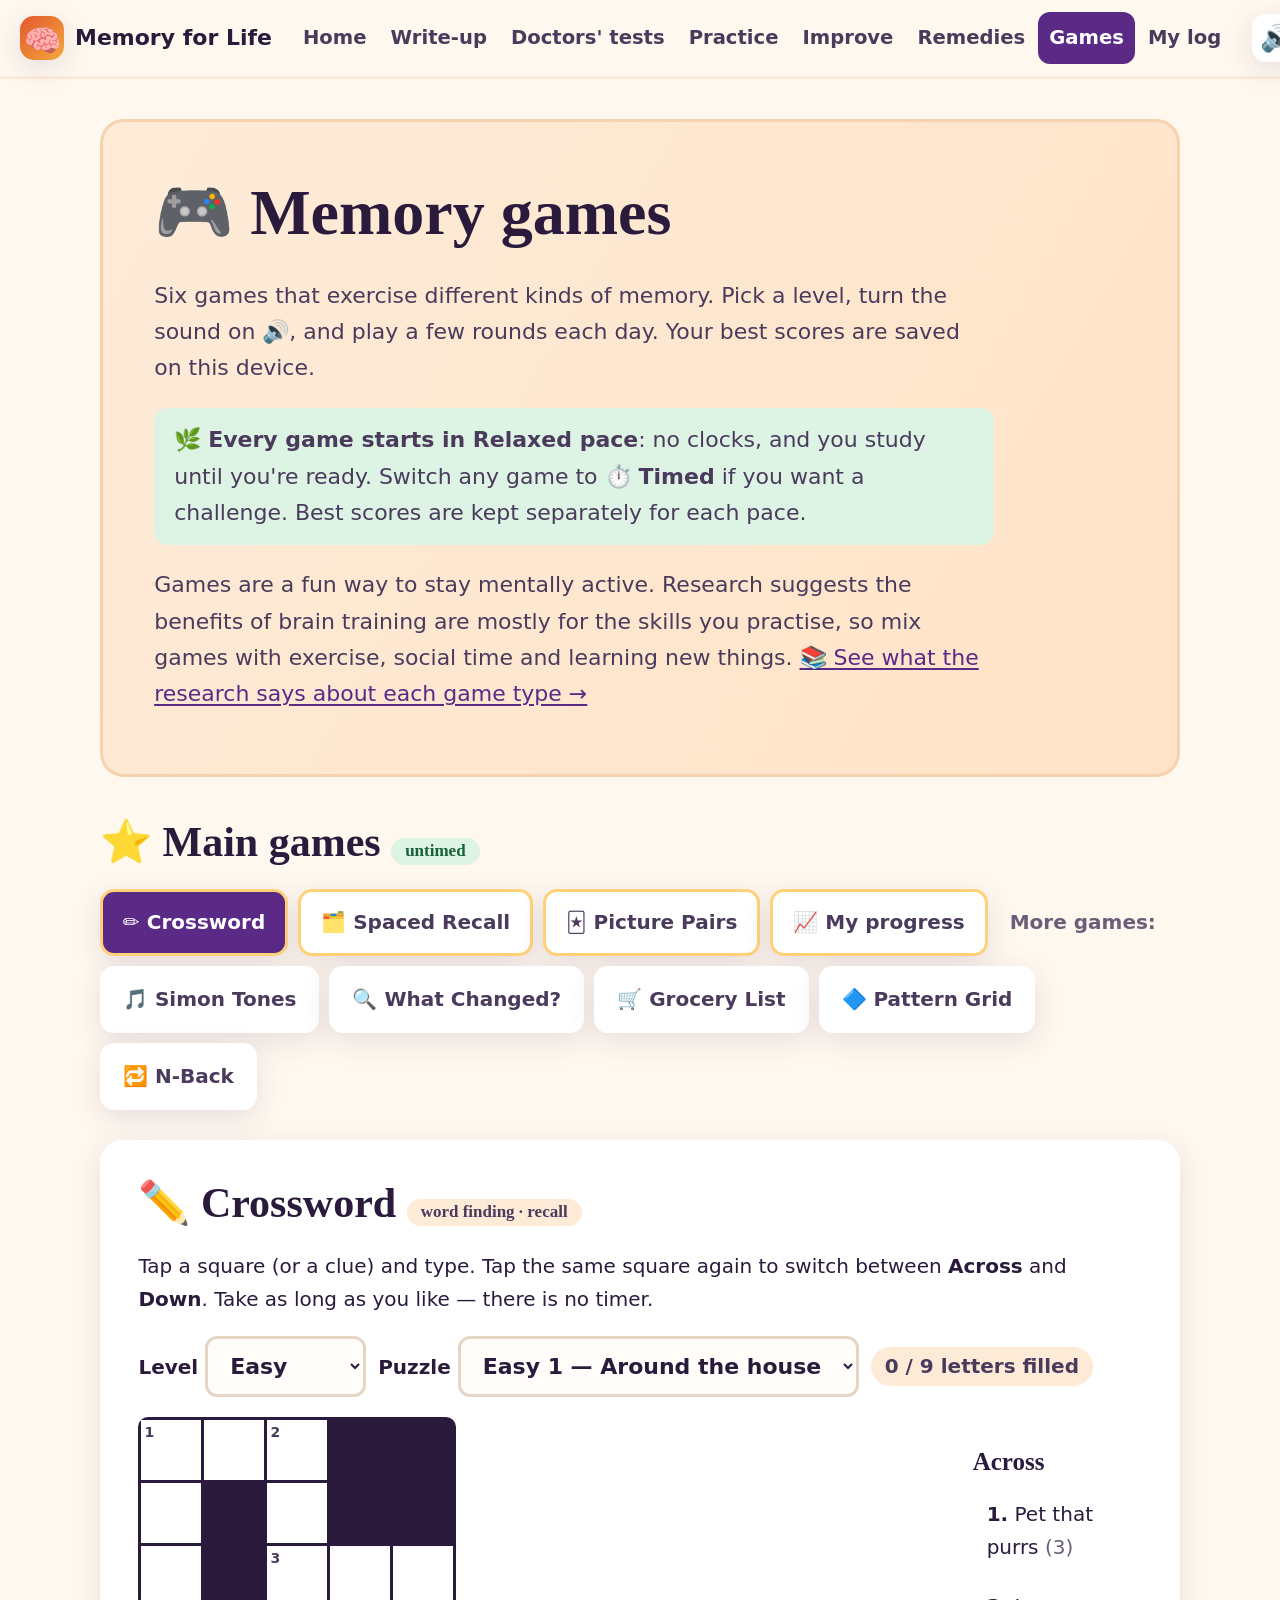
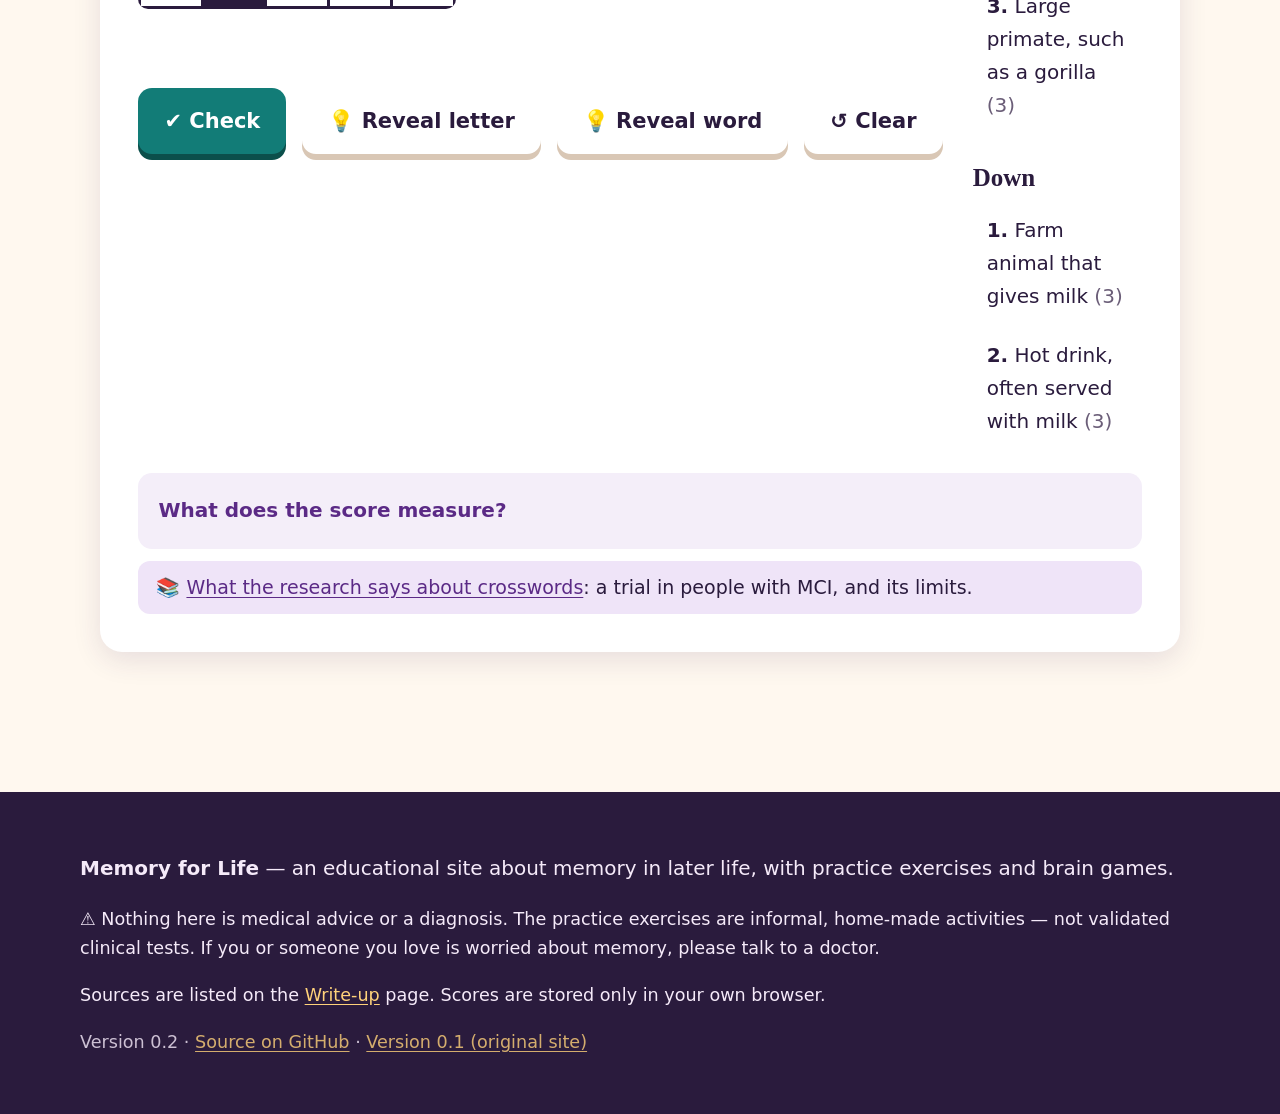
==== commit 1e9e7d8f: "Version 0.2 stage 5: relaxed pace for games and practice, README docs, requirements.txt, link checke" ====
--- a/games.html
+++ b/games.html
@@ -13,6 +13,7 @@
 <section class="page-hero">
   <h1>🎮 Memory games</h1>
   <p>Six games that exercise different kinds of memory. Pick a level, turn the sound on 🔊, and play a few rounds each day. Your best scores are saved on this device.</p>
+  <p class="pace-note">🌿 <strong>Every game starts in Relaxed pace</strong>: no clocks, and you study until you're ready. Switch any game to ⏱️ <strong>Timed</strong> if you want a challenge. Best scores are kept separately for each pace.</p>
   <p class="small muted">Games are a fun way to stay mentally active. Research suggests the benefits of brain training are mostly for the skills you practise, so mix games with exercise, social time and learning new things. <a href="games-research.html">📚 See what the research says about each game type →</a></p>
 </section>
 
@@ -107,9 +108,10 @@
   <div class="stage">
     <h2 style="margin-top:0">🎵 Simon Tones <span class="pill">sequence memory · sound</span></h2>
     <p>Watch and <strong>listen</strong> as the pads light up. Repeat the sequence. Each round adds one more note.</p>
-    <div class="hud"><label>Speed <select id="s-level"><option value="900">Gentle</option><option value="650" selected>Normal</option><option value="420">Quick</option></select></label>
+    <div class="hud"><label class="pace">Pace <select id="si-pace"><option value="relaxed">🌿 Relaxed (slow, replay allowed)</option><option value="timed">⏱️ Timed (set speed, no replays)</option></select></label><label id="s-level-wrap">Speed <select id="s-level"><option value="900">Gentle</option><option value="650" selected>Normal</option><option value="420">Quick</option></select></label>
       <button class="btn" id="si-start">▶ Start</button><span class="pill" id="si-round">Round: –</span><span class="pill ok" id="si-best">Best: –</span></div>
     <p id="si-msg" class="pill" aria-live="polite">Press Start</p>
+    <div class="btn-row ready-row" id="si-ready"></div>
     <div class="simon" id="si-pads"><button aria-label="Green">1</button><button aria-label="Red">2</button><button aria-label="Yellow">3</button><button aria-label="Blue">4</button></div>
   </div>
 </section>
@@ -117,10 +119,11 @@
 <section id="g-changed" class="panel" role="tabpanel">
   <div class="stage">
     <h2 style="margin-top:0">🔍 What Changed? <span class="pill">attention · visual memory</span></h2>
-    <p>Study the pictures. They'll be covered for a moment, then one picture will be <strong>swapped</strong> for a new one. Tap the one that changed.</p>
-    <div class="hud"><label>Level <select id="w-level"><option value="4">Easy · 4 pictures</option><option value="6" selected>Medium · 6</option><option value="9">Hard · 9</option><option value="12">Expert · 12</option></select></label>
+    <p>Study the pictures (in <strong>Relaxed</strong> pace, take as long as you like and press <em>I'm ready</em>). They'll be covered for a moment, then one picture will be <strong>swapped</strong> for a new one. Tap the one that changed.</p>
+    <div class="hud"><label class="pace">Pace <select id="wc-pace"><option value="relaxed">🌿 Relaxed (study until ready)</option><option value="timed">⏱️ Timed (study timer)</option></select></label><label>Level <select id="w-level"><option value="4">Easy · 4 pictures</option><option value="6" selected>Medium · 6</option><option value="9">Hard · 9</option><option value="12">Expert · 12</option></select></label>
       <button class="btn" id="wc-start">▶ Start</button><span class="pill" id="wc-streak">Streak: 0</span><span class="pill ok" id="wc-best">Best: –</span></div>
     <p id="wc-msg" class="pill" aria-live="polite">Press Start</p>
+    <div class="btn-row ready-row" id="wc-ready"></div>
     <div class="items" id="wc-grid"></div>
   </div>
 </section>
@@ -129,10 +132,11 @@
   <div class="stage">
     <h2 style="margin-top:0">🛒 Grocery List <span class="pill">everyday memory · word recall</span></h2>
     <p>Memorise the shopping list (it's read aloud too). Then pick those items from the shop shelves. Tip: make a story or picture linking the items!</p>
-    <div class="hud"><label>List size <select id="gr-level"><option value="4">Easy · 4 items</option><option value="6" selected>Medium · 6</option><option value="8">Hard · 8</option><option value="10">Expert · 10</option></select></label>
+    <div class="hud"><label class="pace">Pace <select id="gr-pace"><option value="relaxed">🌿 Relaxed (study until ready)</option><option value="timed">⏱️ Timed (study timer)</option></select></label><label>List size <select id="gr-level"><option value="4">Easy · 4 items</option><option value="6" selected>Medium · 6</option><option value="8">Hard · 8</option><option value="10">Expert · 10</option></select></label>
       <label><input type="checkbox" id="gr-speak" checked> Read aloud</label>
       <button class="btn" id="gr-start">▶ New list</button><span class="pill ok" id="gr-best">Best: –</span></div>
     <p id="gr-msg" class="pill" aria-live="polite">Press New list</p>
+    <div class="btn-row ready-row" id="gr-ready"></div>
     <div class="items" id="gr-grid"></div>
     <div class="btn-row"><button class="btn teal" id="gr-done" hidden>✔ Check my basket</button></div>
     <div id="gr-result"></div>
@@ -142,9 +146,10 @@
 <section id="g-pattern" class="panel" role="tabpanel">
   <div class="stage">
     <h2 style="margin-top:0">🔷 Pattern Grid <span class="pill">visual-spatial memory</span></h2>
-    <p>Some squares light up for a moment. Tap the same squares to rebuild the pattern. The pattern grows each level; 3 lives.</p>
-    <div class="hud"><button class="btn" id="p-start">▶ Start</button><span class="pill" id="p-level">Level: –</span><span class="pill" id="p-lives">Lives: 3</span><span class="pill ok" id="p-best">Best: –</span></div>
+    <p>Some squares light up (in <strong>Relaxed</strong> pace they stay lit until you press <em>I'm ready</em>). Tap the same squares to rebuild the pattern. The pattern grows each level; 3 lives.</p>
+    <div class="hud"><label class="pace">Pace <select id="p-pace"><option value="relaxed">🌿 Relaxed (study until ready)</option><option value="timed">⏱️ Timed (pattern flashes)</option></select></label><button class="btn" id="p-start">▶ Start</button><span class="pill" id="p-level">Level: –</span><span class="pill" id="p-lives">Lives: 3</span><span class="pill ok" id="p-best">Best: –</span></div>
     <p id="p-msg" class="pill" aria-live="polite">Press Start</p>
+    <div class="btn-row ready-row" id="p-ready"></div>
     <div class="pattern" id="p-grid"></div>
   </div>
 </section>
@@ -152,12 +157,12 @@
 <section id="g-nback" class="panel" role="tabpanel">
   <div class="stage">
     <h2 style="margin-top:0">🔁 N-Back <span class="pill">working memory</span></h2>
-    <p>Letters appear (and are spoken) one at a time. Press <strong>MATCH</strong> (or the <kbd>M</kbd> key) when the letter is the same as the one <strong>N steps back</strong>. In 1-back that means "same as the last one".</p>
-    <div class="hud"><label>Level <select id="n-level"><option value="1">1-back</option><option value="2">2-back</option><option value="3">3-back</option></select></label>
+    <p>Letters appear (and are spoken) one at a time. Press <strong>MATCH</strong> (or the <kbd>M</kbd> key) when the letter is the same as the one <strong>N steps back</strong>. In <strong>Relaxed</strong> pace, each letter waits for you: press MATCH or <strong>No match →</strong> (<kbd>N</kbd> key). In 1-back that means "same as the last one".</p>
+    <div class="hud"><label class="pace">Pace <select id="n-pace"><option value="relaxed">🌿 Relaxed (you move on)</option><option value="timed">⏱️ Timed (letters every 2.4 s)</option></select></label><label>Level <select id="n-level"><option value="1">1-back</option><option value="2">2-back</option><option value="3">3-back</option></select></label>
       <label><input type="checkbox" id="n-speak" checked> Speak letters</label>
       <button class="btn" id="n-start">▶ Start (20 letters)</button><span class="pill" id="n-count">0 / 20</span><span class="pill ok" id="n-best">Best: –</span></div>
     <div class="nback-letter" id="n-letter" aria-live="assertive">·</div>
-    <div class="btn-row" style="justify-content:center"><button class="btn plum" id="n-match" style="font-size:1.4rem;padding:1rem 3rem" disabled>MATCH</button></div>
+    <div class="btn-row" style="justify-content:center"><button class="btn plum" id="n-match" style="font-size:1.4rem;padding:1rem 3rem" disabled>MATCH</button><button class="btn ghost" id="n-next" style="font-size:1.2rem;padding:1rem 2rem" hidden disabled>No match →</button></div>
     <div id="n-result"></div>
   </div>
 </section>
--- a/css/style.css
+++ b/css/style.css
@@ -249,3 +249,8 @@
 /* stage 3: 8 nav items — let the header use more width on desktop */
 @media (min-width:1181px){.nav{max-width:1360px}.nav ul{gap:.1rem}.nav a.link{padding:.5rem .55rem;font-size:.98rem}}
 .research-link{margin:.6rem 0 0;padding:.55rem .9rem;background:#EFE4F8;border-radius:12px;font-size:.95rem}
+/* v0.2 stage 5: relaxed / timed pace */
+.pace select{font-weight:800}
+.pace-note{background:#DDF3E4;color:#17603A;border-radius:14px;padding:.7rem 1rem;font-size:1rem;margin:.8rem 0}
+.ready-row:empty{display:none}
+.ready-btn{font-size:1.15rem}
